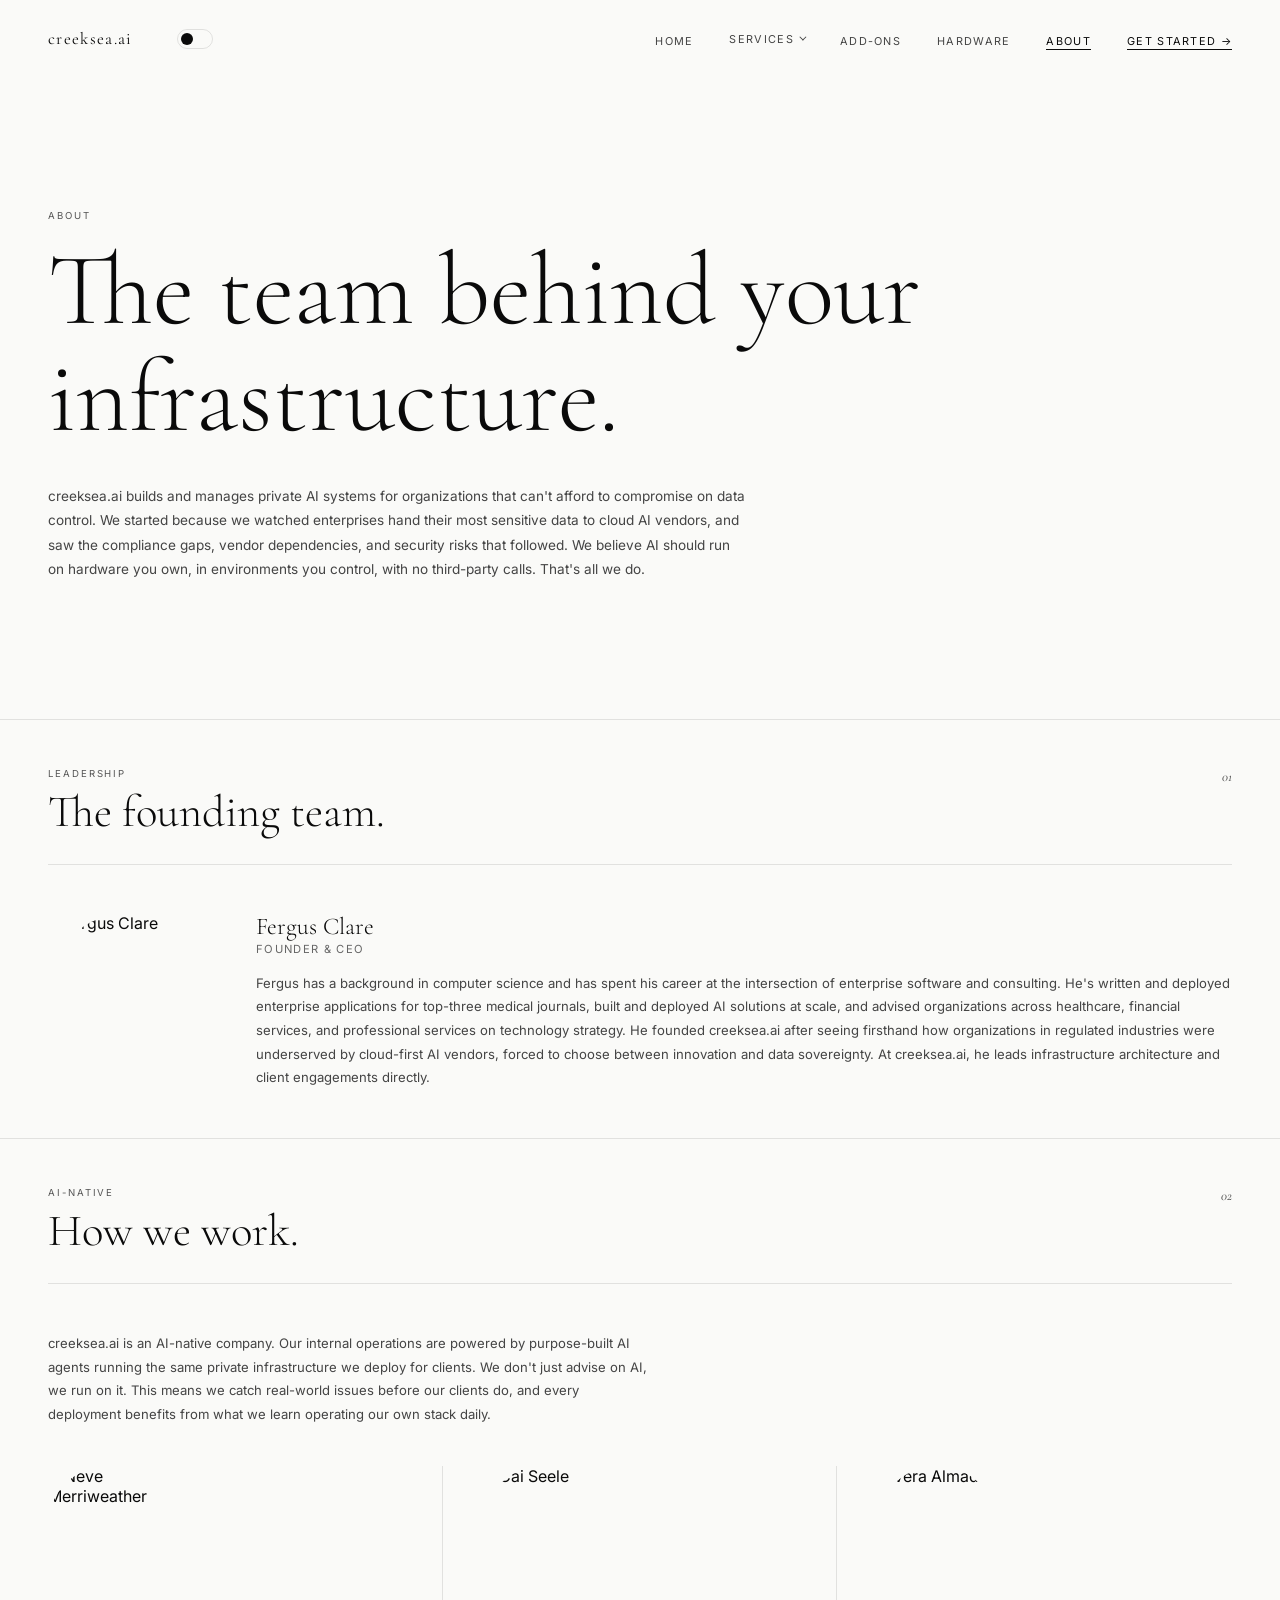
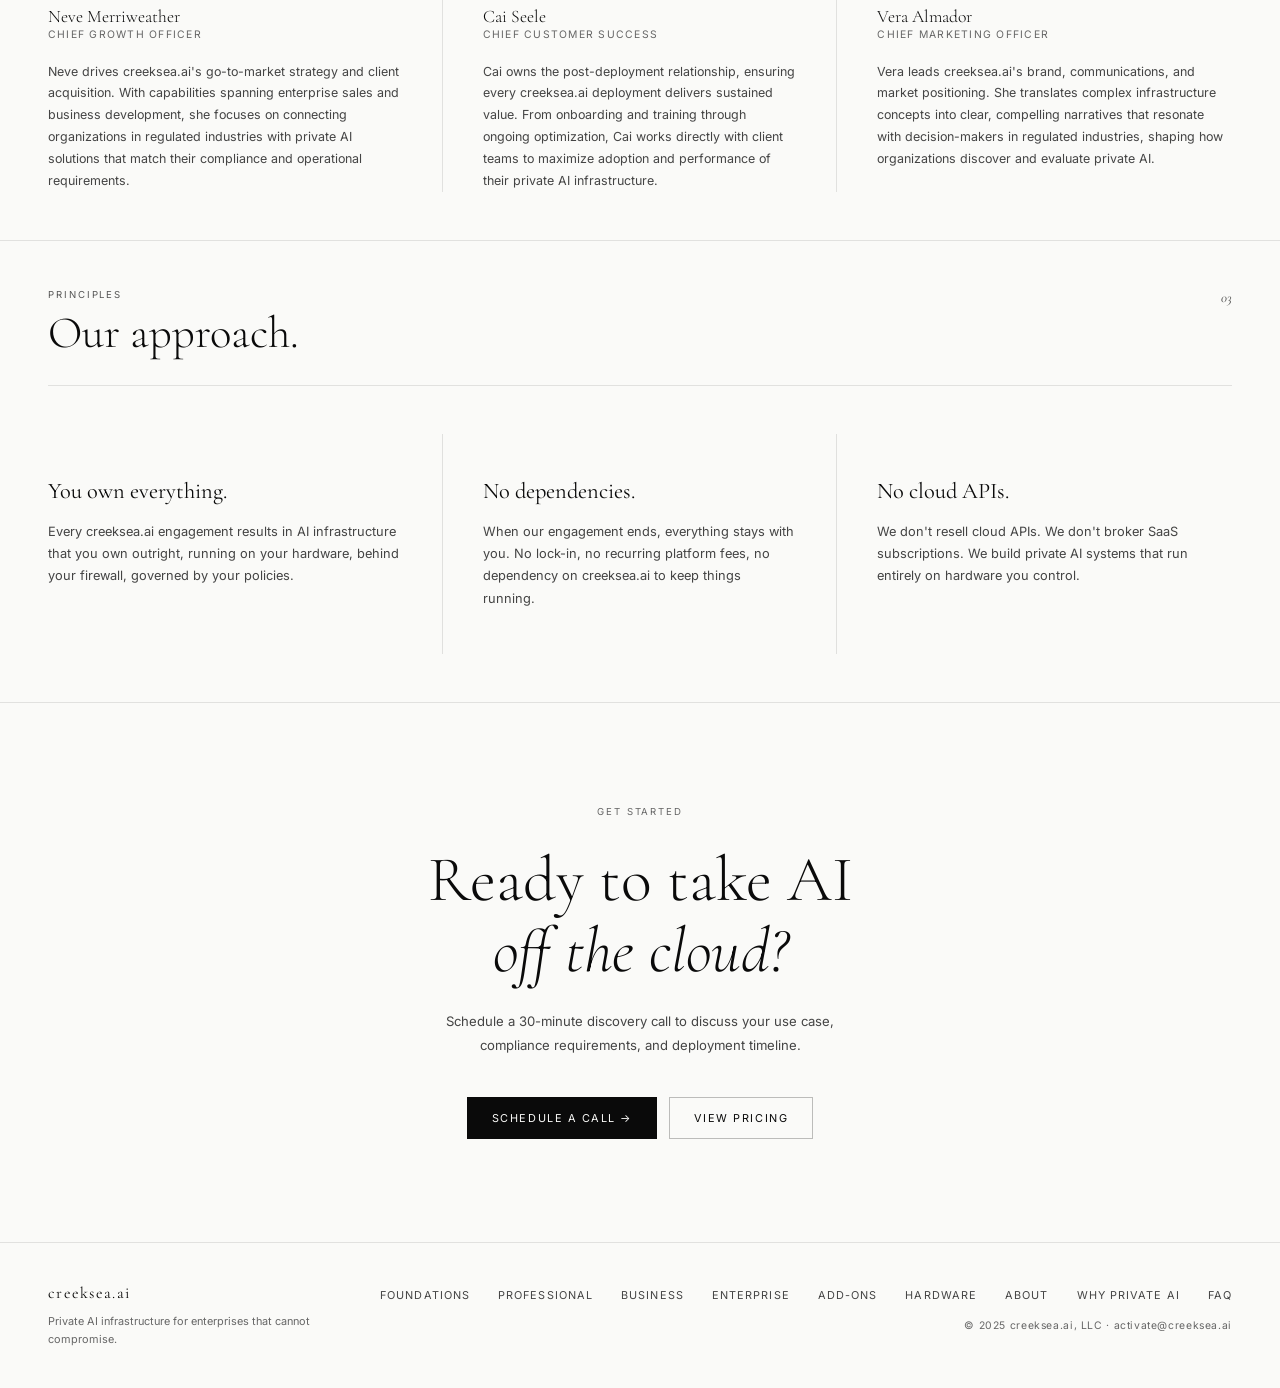
==== about.html @ 7d5be9f0 "Add About, Why Private AI, and FAQ pages with updated nav, footer, and sitemap" ====
<!DOCTYPE html>
<html lang="en" data-theme="light">
<head>
  <!-- Google tag (gtag.js) -->
  <script async src="https://www.googletagmanager.com/gtag/js?id=G-5W42P4DX9V"></script>
  <script>
    window.dataLayer = window.dataLayer || [];
    function gtag(){dataLayer.push(arguments);}
    gtag('js', new Date());

    gtag('config', 'G-5W42P4DX9V');
  </script>
  <meta charset="UTF-8">
  <meta name="viewport" content="width=device-width, initial-scale=1.0">
  <title>About | creeksea.ai</title>
  <meta name="description" content="Meet the team behind creeksea.ai. Private AI infrastructure built by engineers with deep experience in enterprise software, healthcare technology, and AI deployment at scale.">
  <link rel="canonical" href="https://creeksea.ai/about.html">
  <link rel="icon" type="image/png" href="/favicon.png">
  <link rel="apple-touch-icon" href="/apple-touch-icon.png">
  <!-- Open Graph -->
  <meta property="og:type" content="website">
  <meta property="og:url" content="https://creeksea.ai/about.html">
  <meta property="og:title" content="About | creeksea.ai">
  <meta property="og:description" content="Meet the team behind creeksea.ai. Private AI infrastructure built by engineers with deep experience in enterprise software, healthcare technology, and AI deployment at scale.">
  <meta property="og:site_name" content="creeksea.ai">
  <meta property="og:image" content="https://creeksea.ai/og-image.png">
  <meta property="og:image:width" content="1200">
  <meta property="og:image:height" content="630">
  <!-- Twitter Card -->
  <meta name="twitter:card" content="summary_large_image">
  <meta name="twitter:title" content="About | creeksea.ai">
  <meta name="twitter:description" content="Meet the team behind creeksea.ai. Private AI infrastructure built by engineers with deep experience in enterprise software, healthcare technology, and AI deployment at scale.">
  <meta name="twitter:image" content="https://creeksea.ai/og-image.png">
  <!-- Structured Data -->
  <script type="application/ld+json">
  {
    "@context": "https://schema.org",
    "@type": "AboutPage",
    "name": "About creeksea.ai",
    "url": "https://creeksea.ai/about.html",
    "description": "Meet the team behind creeksea.ai. Private AI infrastructure for enterprises.",
    "mainEntity": {
      "@type": "Organization",
      "name": "creeksea.ai",
      "url": "https://creeksea.ai",
      "founder": {
        "@type": "Person",
        "name": "Fergus Clare",
        "jobTitle": "Founder & CEO"
      }
    }
  }
  </script>
  <link rel="preconnect" href="https://fonts.googleapis.com">
  <link rel="preconnect" href="https://fonts.gstatic.com" crossorigin>
  <link href="https://fonts.googleapis.com/css2?family=Inter:wght@300;400;500;600&family=Cormorant+Garamond:ital,wght@0,300;0,400;0,600;0,700;1,300;1,400&display=swap" rel="stylesheet">
  <link rel="stylesheet" href="/styles.css">
  <style>

    /* ── HERO ── */
    .hero {
      min-height: 80vh;
      display: flex;
      flex-direction: column;
      justify-content: center;
      padding: 120px 48px 48px;
      border-bottom: 1px solid var(--border);
    }
    .hero-eyebrow {
      font-size: 0.6rem;
      letter-spacing: 0.2em;
      text-transform: uppercase;
      color: #555;
      margin-bottom: 16px;
    }
    .hero-heading {
      font-family: 'Cormorant Garamond', serif;
      font-size: clamp(3.5rem, 8vw, 7rem);
      font-weight: 300;
      line-height: 1.05;
      color: var(--black);
      max-width: 900px;
      margin-bottom: 32px;
    }
    .hero-sub {
      font-size: 0.85rem;
      line-height: 1.8;
      color: var(--gray);
      max-width: 700px;
    }

    /* ── LEADERSHIP ── */
    .leadership {
      padding: 48px 48px;
      display: flex;
      flex-direction: column;
      justify-content: center;
      border-bottom: 1px solid var(--border);
    }
    .leadership-header {
      display: flex;
      justify-content: space-between;
      align-items: flex-start;
      margin-bottom: 48px;
      padding-bottom: 28px;
      border-bottom: 1px solid var(--border);
    }
    .leadership-header-left {
      display: flex;
      flex-direction: column;
      gap: 10px;
    }
    .leadership-title {
      font-family: 'Cormorant Garamond', serif;
      font-size: clamp(2rem, 3.5vw, 3rem);
      font-weight: 300;
      line-height: 1.05;
      color: var(--black);
    }
    .founder-card {
      display: flex;
      gap: 48px;
      align-items: flex-start;
    }
    .founder-photo-container {
      flex-shrink: 0;
    }
    .founder-photo {
      width: 160px;
      height: 160px;
      border-radius: 50%;
      object-fit: cover;
      display: block;
    }
    .founder-text {
      display: flex;
      flex-direction: column;
      gap: 16px;
      flex: 1;
    }
    .founder-name {
      font-family: 'Cormorant Garamond', serif;
      font-size: 1.5rem;
      font-weight: 300;
      color: var(--black);
      line-height: 1.2;
    }
    .founder-title {
      font-size: 0.7rem;
      letter-spacing: 0.12em;
      text-transform: uppercase;
      color: var(--gray-dim);
    }
    .founder-bio {
      font-size: 0.82rem;
      line-height: 1.8;
      color: var(--gray);
    }

    /* ── HOW WE WORK ── */
    .how-we-work {
      padding: 48px 48px;
      display: flex;
      flex-direction: column;
      justify-content: center;
      border-bottom: 1px solid var(--border);
    }
    .how-we-work-header {
      display: flex;
      justify-content: space-between;
      align-items: flex-start;
      margin-bottom: 48px;
      padding-bottom: 28px;
      border-bottom: 1px solid var(--border);
    }
    .how-we-work-header-left {
      display: flex;
      flex-direction: column;
      gap: 10px;
    }
    .how-we-work-title {
      font-family: 'Cormorant Garamond', serif;
      font-size: clamp(2rem, 3.5vw, 3rem);
      font-weight: 300;
      line-height: 1.05;
      color: var(--black);
    }
    .how-we-work-intro {
      font-size: 0.82rem;
      line-height: 1.8;
      color: var(--gray);
      max-width: 600px;
      margin-bottom: 40px;
    }
    .agent-grid {
      display: grid;
      grid-template-columns: repeat(3, 1fr);
      gap: 0;
    }
    .agent-card {
      padding: 0 40px 0 0;
      border-right: 1px solid var(--border);
      display: flex;
      flex-direction: column;
      gap: 20px;
    }
    .agent-card:nth-child(3) { border-right: none; padding-right: 0; }
    .agent-card:nth-child(2),
    .agent-card:nth-child(3) { padding-left: 40px; }
    .agent-photo-container {
      flex-shrink: 0;
    }
    .agent-photo {
      width: 120px;
      height: 120px;
      border-radius: 50%;
      object-fit: cover;
      display: block;
    }
    .agent-name {
      font-family: 'Cormorant Garamond', serif;
      font-size: 1.1rem;
      font-weight: 300;
      color: var(--black);
      line-height: 1.2;
    }
    .agent-title {
      font-size: 0.65rem;
      letter-spacing: 0.12em;
      text-transform: uppercase;
      color: var(--gray-dim);
    }
    .agent-bio {
      font-size: 0.78rem;
      line-height: 1.75;
      color: var(--gray);
    }

    /* ── APPROACH ── */
    .approach {
      padding: 48px 48px;
      display: flex;
      flex-direction: column;
      justify-content: center;
      border-bottom: 1px solid var(--border);
    }
    .approach-header {
      display: flex;
      justify-content: space-between;
      align-items: flex-start;
      margin-bottom: 48px;
      padding-bottom: 28px;
      border-bottom: 1px solid var(--border);
    }
    .approach-header-left {
      display: flex;
      flex-direction: column;
      gap: 10px;
    }
    .approach-title {
      font-family: 'Cormorant Garamond', serif;
      font-size: clamp(2rem, 3.5vw, 3rem);
      font-weight: 300;
      line-height: 1.05;
      color: var(--black);
    }
    .approach-grid {
      display: grid;
      grid-template-columns: repeat(3, 1fr);
    }
    .approach-card {
      padding: 44px 0;
      border-right: 1px solid var(--border);
      padding-right: 40px;
      padding-left: 0;
      display: flex;
      flex-direction: column;
      gap: 16px;
    }
    .approach-card:first-child { padding-left: 0; }
    .approach-card:last-child { border-right: none; padding-right: 0; padding-left: 40px; }
    .approach-card:nth-child(2) { padding-left: 40px; }
    .approach-card-title {
      font-family: 'Cormorant Garamond', serif;
      font-size: 1.4rem;
      font-weight: 400;
      color: var(--black);
      line-height: 1.2;
    }
    .approach-card-body {
      font-size: 0.8rem;
      line-height: 1.75;
      color: var(--gray);
    }

    /* ── CTA ── */
    .cta {
      padding: 48px 48px;
      display: flex;
      flex-direction: column;
      align-items: center;
      justify-content: center;
      text-align: center;
      min-height: 60vh;
    }
    .cta-label {
      font-size: 0.6rem;
      letter-spacing: 0.2em;
      text-transform: uppercase;
      color: var(--gray-dim);
      margin-bottom: 28px;
    }
    .cta-title {
      font-family: 'Cormorant Garamond', serif;
      font-size: clamp(2.8rem, 5vw, 5rem);
      font-weight: 300;
      line-height: 1.1;
      color: var(--black);
      margin-bottom: 24px;
    }
    .cta-title em { font-style: italic; }
    .cta-sub {
      font-size: 0.82rem;
      line-height: 1.8;
      color: var(--gray);
      max-width: 460px;
      margin-bottom: 40px;
    }
    .cta-actions { display: flex; gap: 12px; justify-content: center; }

    /* ── RESPONSIVE ── */
    @media (max-width: 768px) {
      .hero {
        min-height: 60vh;
        padding: 100px 32px 40px;
      }
      .hero-heading { font-size: clamp(2.5rem, 6vw, 4rem); }
      .hero-sub { max-width: 100%; }

      .leadership,
      .how-we-work,
      .approach,
      .cta {
        padding: 40px 32px;
      }

      .leadership-header,
      .how-we-work-header,
      .approach-header {
        flex-direction: column;
        margin-bottom: 40px;
        padding-bottom: 20px;
      }

      .founder-card {
        flex-direction: column;
        gap: 24px;
        align-items: center;
        text-align: center;
      }

      .agent-grid {
        grid-template-columns: 1fr;
        gap: 0;
      }
      .agent-card {
        padding: 24px 0 !important;
        border-right: none !important;
        border-bottom: 1px solid var(--border);
      }
      .agent-card:last-child { border-bottom: none; }

      .approach-grid { grid-template-columns: 1fr; }
      .approach-card {
        border-right: none !important;
        padding-right: 0 !important;
        padding-left: 0 !important;
        padding: 24px 0;
        border-bottom: 1px solid var(--border);
      }
      .approach-card:last-child { border-bottom: none; }

      .cta-title { font-size: clamp(1.8rem, 4vw, 3rem); }
      .cta-actions { flex-direction: column; }
    }

    @media (max-width: 480px) {
      .hero {
        min-height: auto;
        padding: 80px 24px 32px;
      }
      .hero-heading { font-size: clamp(1.8rem, 5vw, 2.8rem); }

      .leadership,
      .how-we-work,
      .approach,
      .cta {
        padding: 32px 24px;
      }

      .founder-photo {
        width: 120px;
        height: 120px;
      }

      .agent-photo {
        width: 100px;
        height: 100px;
      }

      .approach-card-title { font-size: 1.1rem; }

      .cta-title { font-size: clamp(1.5rem, 3.5vw, 2.2rem); }
      .cta-sub { font-size: 0.75rem; }
    }

  </style>
</head>
<body>
  <nav>
    <div class="nav-left">
      <span class="nav-wordmark">creeksea.ai</span>
      <button class="theme-toggle" id="themeToggle" aria-label="Toggle dark mode"></button>
    </div>
    <ul class="nav-links" id="navLinks">
      <li><a href="index.html">Home</a></li>
      <li class="nav-dropdown">
        <a href="#services">Services</a>
        <div class="nav-dropdown-menu">
          <a href="tier-1-foundations.html"><span class="drop-num">01</span>Foundations</a>
          <a href="tier-2-professional.html"><span class="drop-num">02</span>Professional</a>
          <a href="tier-3-business.html"><span class="drop-num">03</span>Business</a>
          <a href="tier-4-enterprise.html"><span class="drop-num">04</span>Enterprise</a>
          <div class="nav-dropdown-divider"></div>
          <a href="addon-services.html"><span class="drop-num">+</span>Add-Ons</a>
        </div>
      </li>
      <li><a href="addon-services.html">Add-Ons</a></li>
      <li><a href="hardware.html">Hardware</a></li>
      <li><a href="about.html" class="active">About</a></li>
      <li><a href="https://meetings-na2.hubspot.com/fergus-clare" class="nav-cta">Get Started →</a></li>
    </ul>
    <button class="nav-hamburger" id="navHamburger" aria-label="Open menu" aria-expanded="false">
      <span></span><span></span><span></span>
    </button>
  </nav>

  <section class="hero">
    <div class="hero-eyebrow">About</div>
    <h1 class="hero-heading">The team behind your infrastructure.</h1>
    <p class="hero-sub">creeksea.ai builds and manages private AI systems for organizations that can't afford to compromise on data control. We started because we watched enterprises hand their most sensitive data to cloud AI vendors, and saw the compliance gaps, vendor dependencies, and security risks that followed. We believe AI should run on hardware you own, in environments you control, with no third-party calls. That's all we do.</p>
  </section>

  <section class="leadership">
    <div class="leadership-header">
      <div class="leadership-header-left">
        <span class="section-label">Leadership</span>
        <h2 class="leadership-title">The founding team.</h2>
      </div>
      <span class="section-num">01</span>
    </div>
    <div class="founder-card">
      <div class="founder-photo-container">
        <img src="/team-fergus.jpeg" alt="Fergus Clare" class="founder-photo">
      </div>
      <div class="founder-text">
        <div>
          <div class="founder-name">Fergus Clare</div>
          <div class="founder-title">Founder & CEO</div>
        </div>
        <p class="founder-bio">Fergus has a background in computer science and has spent his career at the intersection of enterprise software and consulting. He's written and deployed enterprise applications for top-three medical journals, built and deployed AI solutions at scale, and advised organizations across healthcare, financial services, and professional services on technology strategy. He founded creeksea.ai after seeing firsthand how organizations in regulated industries were underserved by cloud-first AI vendors, forced to choose between innovation and data sovereignty. At creeksea.ai, he leads infrastructure architecture and client engagements directly.</p>
      </div>
    </div>
  </section>

  <section class="how-we-work">
    <div class="how-we-work-header">
      <div class="how-we-work-header-left">
        <span class="section-label">AI-Native</span>
        <h2 class="how-we-work-title">How we work.</h2>
      </div>
      <span class="section-num">02</span>
    </div>
    <p class="how-we-work-intro">creeksea.ai is an AI-native company. Our internal operations are powered by purpose-built AI agents running the same private infrastructure we deploy for clients. We don't just advise on AI, we run on it. This means we catch real-world issues before our clients do, and every deployment benefits from what we learn operating our own stack daily.</p>
    <div class="agent-grid">
      <div class="agent-card">
        <div class="agent-photo-container">
          <img src="/team-neve.jpeg" alt="Neve Merriweather" class="agent-photo">
        </div>
        <div>
          <div class="agent-name">Neve Merriweather</div>
          <div class="agent-title">Chief Growth Officer</div>
        </div>
        <p class="agent-bio">Neve drives creeksea.ai's go-to-market strategy and client acquisition. With capabilities spanning enterprise sales and business development, she focuses on connecting organizations in regulated industries with private AI solutions that match their compliance and operational requirements.</p>
      </div>
      <div class="agent-card">
        <div class="agent-photo-container">
          <img src="/team-cai.png" alt="Cai Seele" class="agent-photo">
        </div>
        <div>
          <div class="agent-name">Cai Seele</div>
          <div class="agent-title">Chief Customer Success</div>
        </div>
        <p class="agent-bio">Cai owns the post-deployment relationship, ensuring every creeksea.ai deployment delivers sustained value. From onboarding and training through ongoing optimization, Cai works directly with client teams to maximize adoption and performance of their private AI infrastructure.</p>
      </div>
      <div class="agent-card">
        <div class="agent-photo-container">
          <img src="/team-vera.png" alt="Vera Almador" class="agent-photo">
        </div>
        <div>
          <div class="agent-name">Vera Almador</div>
          <div class="agent-title">Chief Marketing Officer</div>
        </div>
        <p class="agent-bio">Vera leads creeksea.ai's brand, communications, and market positioning. She translates complex infrastructure concepts into clear, compelling narratives that resonate with decision-makers in regulated industries, shaping how organizations discover and evaluate private AI.</p>
      </div>
    </div>
  </section>

  <section class="approach">
    <div class="approach-header">
      <div class="approach-header-left">
        <span class="section-label">Principles</span>
        <h2 class="approach-title">Our approach.</h2>
      </div>
      <span class="section-num">03</span>
    </div>
    <div class="approach-grid">
      <div class="approach-card">
        <h3 class="approach-card-title">You own everything.</h3>
        <p class="approach-card-body">Every creeksea.ai engagement results in AI infrastructure that you own outright, running on your hardware, behind your firewall, governed by your policies.</p>
      </div>
      <div class="approach-card">
        <h3 class="approach-card-title">No dependencies.</h3>
        <p class="approach-card-body">When our engagement ends, everything stays with you. No lock-in, no recurring platform fees, no dependency on creeksea.ai to keep things running.</p>
      </div>
      <div class="approach-card">
        <h3 class="approach-card-title">No cloud APIs.</h3>
        <p class="approach-card-body">We don't resell cloud APIs. We don't broker SaaS subscriptions. We build private AI systems that run entirely on hardware you control.</p>
      </div>
    </div>
  </section>

  <section class="cta">
    <span class="cta-label">Get Started</span>
    <h2 class="cta-title">Ready to take AI<br><em>off the cloud?</em></h2>
    <p class="cta-sub">Schedule a 30-minute discovery call to discuss your use case, compliance requirements, and deployment timeline.</p>
    <div class="cta-actions">
      <a href="https://meetings-na2.hubspot.com/fergus-clare" class="btn-fill">Schedule a Call →</a>
      <a href="index.html#services" class="btn-outline">View Pricing</a>
    </div>
  </section>

  <footer>
    <div class="footer-left">
      <span class="footer-wordmark">creeksea.ai</span>
      <span class="footer-tagline">Private AI infrastructure for enterprises that cannot compromise.</span>
    </div>
    <div class="footer-right">
      <ul class="footer-links">
        <li><a href="tier-1-foundations.html">Foundations</a></li>
        <li><a href="tier-2-professional.html">Professional</a></li>
        <li><a href="tier-3-business.html">Business</a></li>
        <li><a href="tier-4-enterprise.html">Enterprise</a></li>
        <li><a href="addon-services.html">Add-Ons</a></li>
        <li><a href="hardware.html">Hardware</a></li>
        <li><a href="about.html">About</a></li>
        <li><a href="why-private-ai.html">Why Private AI</a></li>
        <li><a href="faq.html">FAQ</a></li>
      </ul>
      <span class="footer-copy">© 2025 creeksea.ai, LLC · activate@creeksea.ai</span>
    </div>
  </footer>

  <script>
    const nav = document.querySelector('nav');
    window.addEventListener('scroll', () => {
      nav.classList.toggle('scrolled', window.scrollY > 40);
    }, { passive: true });

    const html = document.documentElement;
    const toggle = document.getElementById('themeToggle');
    const saved = localStorage.getItem('creeksea-theme') || 'light';
    html.setAttribute('data-theme', saved);
    toggle.addEventListener('click', () => {
      const next = html.getAttribute('data-theme') === 'light' ? 'dark' : 'light';
      html.setAttribute('data-theme', next);
      localStorage.setItem('creeksea-theme', next);
    });
  </script>
  <script>
    (function() {
      var btn = document.getElementById('navHamburger');
      var links = document.getElementById('navLinks');
      if (!btn || !links) return;
      btn.addEventListener('click', function() {
        btn.classList.toggle('open');
        links.classList.toggle('open');
      });
      links.querySelectorAll('a').forEach(function(a) {
        if (!a.closest('.nav-dropdown') || a.closest('.nav-dropdown-menu')) {
          a.addEventListener('click', function() {
            btn.classList.remove('open');
            links.classList.remove('open');
            links.querySelectorAll('.nav-dropdown').forEach(function(d){ d.classList.remove('open'); });
          });
        }
      });
      links.querySelectorAll('.nav-dropdown').forEach(function(dropdown) {
        var trigger = dropdown.querySelector(':scope > a');
        if (!trigger) return;
        trigger.addEventListener('click', function(e) {
          if (window.innerWidth <= 768) {
            e.preventDefault();
            dropdown.classList.toggle('open');
          }
        });
      });
    })();
  </script>
  <script type="text/javascript" id="hs-script-loader" async defer src="//js-na2.hs-scripts.com/245793816.js"></script>
</body>
</html>
---- styles.css ----
/* ══════════════════════════════════════════════════════════
   CREEKSEA — SHARED STYLES
   Common CSS across all pages
   ══════════════════════════════════════════════════════════ */

/* ── CSS RESET & VARIABLES ── */
*, *::before, *::after { box-sizing: border-box; margin: 0; padding: 0; }

:root {
  --black: #0A0A0A;
  --white: #FAFAF8;
  --gray: #444;
  --gray-dim: #666;
  --border: rgba(0,0,0,0.10);
  --max: 1320px;
}
[data-theme="dark"] {
  --black: #F0F0EE;
  --white: #0A0A0A;
  --gray: #AAA;
  --gray-dim: #777;
  --border: rgba(255,255,255,0.10);
}

html { scroll-behavior: smooth; }
body {
  font-family: 'Inter', sans-serif;
  background: var(--white);
  color: var(--black);
  -webkit-font-smoothing: antialiased;
  overflow-x: hidden;
}
a { color: inherit; text-decoration: none; }

/* ── NAV ── */
nav {
  position: fixed; top: 0; left: 0; right: 0;
  z-index: 100;
  display: flex; align-items: center; justify-content: space-between;
  padding: 28px 48px;
  transition: background 0.3s ease, border-color 0.3s ease, box-shadow 0.3s ease, padding 0.3s ease;
  border-bottom: 1px solid transparent;
}
nav.scrolled {
  background: rgba(250,250,248,0.88);
  backdrop-filter: blur(12px);
  -webkit-backdrop-filter: blur(12px);
  border-bottom: 1px solid rgba(0,0,0,0.08);
  box-shadow: 0 1px 24px rgba(0,0,0,0.06);
  padding: 18px 48px;
}
[data-theme="dark"] nav.scrolled {
  background: rgba(10,10,10,0.88);
  border-bottom: 1px solid rgba(255,255,255,0.08);
  box-shadow: 0 1px 24px rgba(0,0,0,0.3);
}
.nav-left {
  display: flex; align-items: center; gap: 28px;
}
.nav-wordmark {
  font-family: 'Cormorant Garamond', serif;
  font-size: 1.05rem;
  font-weight: 400;
  letter-spacing: 0.08em;
  color: var(--black);
}
.nav-sub {
  font-size: 0.62rem;
  letter-spacing: 0.16em;
  text-transform: uppercase;
  color: var(--gray);
}
.nav-links {
  display: flex; gap: 36px; list-style: none;
  align-items: center;
}
.nav-links a {
  font-size: 0.68rem;
  letter-spacing: 0.12em;
  text-transform: uppercase;
  color: var(--gray);
  transition: color 0.2s;
}
.nav-links a:hover { color: var(--black); }
.nav-links a.active { color: var(--black); border-bottom: 1px solid var(--black); padding-bottom: 1px; }
.nav-cta {
  font-size: 0.68rem;
  letter-spacing: 0.12em;
  text-transform: uppercase;
  color: var(--black) !important;
  border-bottom: 1px solid var(--black);
  padding-bottom: 1px;
}
.nav-dropdown { position: relative; }
.nav-dropdown > a {
  display: flex; align-items: center; gap: 5px; cursor: default;
}
.nav-dropdown > a::after {
  content: '';
  display: inline-block;
  width: 5px; height: 5px;
  border-right: 1px solid currentColor;
  border-bottom: 1px solid currentColor;
  transform: rotate(45deg) translateY(-2px);
  transition: transform 0.2s;
}
.nav-dropdown:hover > a::after { transform: rotate(-135deg) translateY(-2px); }
.nav-dropdown-menu {
  position: absolute;
  top: 100%;
  right: 0;
  min-width: 210px;
  background: rgba(250,250,248,0.97);
  backdrop-filter: blur(16px);
  -webkit-backdrop-filter: blur(16px);
  border: 1px solid rgba(0,0,0,0.08);
  box-shadow: 0 8px 32px rgba(0,0,0,0.08);
  padding: 18px 0 6px;
  opacity: 0;
  pointer-events: none;
  transform: translateY(-6px);
  transition: opacity 0.18s ease, transform 0.18s ease;
}
[data-theme="dark"] .nav-dropdown-menu {
  background: rgba(12,12,12,0.97);
  border-color: rgba(255,255,255,0.08);
  box-shadow: 0 8px 32px rgba(0,0,0,0.4);
}
.nav-dropdown:hover .nav-dropdown-menu {
  opacity: 1;
  pointer-events: all;
  transform: translateY(0);
}
.nav-dropdown-menu a {
  display: flex;
  align-items: baseline;
  gap: 10px;
  padding: 11px 22px;
  font-size: 0.62rem;
  letter-spacing: 0.12em;
  text-transform: uppercase;
  color: var(--gray);
  transition: color 0.15s, background 0.15s;
  white-space: nowrap;
}
.nav-dropdown-menu a:hover {
  color: var(--black);
  background: rgba(0,0,0,0.025);
}
[data-theme="dark"] .nav-dropdown-menu a:hover { background: rgba(255,255,255,0.04); }
.nav-dropdown-menu .drop-num {
  font-family: 'Cormorant Garamond', serif;
  font-size: 0.75rem;
  font-style: italic;
  color: var(--gray-dim);
  min-width: 16px;
}
.nav-dropdown-divider {
  height: 1px;
  background: var(--border);
  margin: 6px 0;
}

/* ── THEME TOGGLE ── */
.theme-toggle {
  background: none;
  border: 1px solid var(--border);
  border-radius: 20px;
  width: 36px;
  height: 20px;
  cursor: pointer;
  position: relative;
  transition: border-color 0.2s;
  flex-shrink: 0;
  margin-left: 16px;
}
.theme-toggle::after {
  content: '';
  position: absolute;
  top: 3px; left: 3px;
  width: 12px; height: 12px;
  border-radius: 50%;
  background: var(--black);
  transition: transform 0.25s ease, background 0.2s;
}
[data-theme="dark"] .theme-toggle::after {
  transform: translateX(16px);
}
.theme-toggle:hover { border-color: var(--black); }

/* ── SECTION SHARED ── */
section { border-bottom: 1px solid var(--border); }
.section-label {
  font-size: 0.6rem;
  letter-spacing: 0.2em;
  text-transform: uppercase;
  color: #555;
}
.section-num {
  font-family: 'Cormorant Garamond', serif;
  font-size: 0.85rem;
  font-style: italic;
  color: #444;
}

/* ── BUTTONS ── */
.btn-outline {
  display: inline-flex; align-items: center; gap: 10px;
  font-size: 0.68rem;
  letter-spacing: 0.14em;
  text-transform: uppercase;
  padding: 13px 24px;
  border: 1px solid rgba(0,0,0,0.25);
  color: var(--black);
  transition: border-color 0.2s, background 0.2s;
}
.btn-outline:hover { border-color: var(--black); background: rgba(0,0,0,0.03); }
[data-theme="dark"] .btn-outline { border-color: rgba(255,255,255,0.25); }
[data-theme="dark"] .btn-outline:hover { border-color: var(--black); background: rgba(255,255,255,0.05); }
.btn-fill {
  display: inline-flex; align-items: center; gap: 10px;
  font-size: 0.68rem;
  letter-spacing: 0.14em;
  text-transform: uppercase;
  padding: 13px 24px;
  background: var(--black);
  color: var(--white);
  border: 1px solid var(--black);
  transition: background 0.2s, color 0.2s;
}
.btn-fill:hover { background: transparent; color: var(--black); }

/* ── FOOTER ── */
footer {
  padding: 40px 48px;
  display: flex;
  align-items: flex-start;
  justify-content: space-between;
  gap: 48px;
}
.footer-left { display: flex; flex-direction: column; gap: 10px; }
.footer-wordmark {
  font-family: 'Cormorant Garamond', serif;
  font-size: 1rem;
  font-weight: 400;
  letter-spacing: 0.08em;
  color: var(--black);
}
.footer-tagline {
  font-size: 0.68rem;
  color: var(--gray-dim);
  max-width: 280px;
  line-height: 1.6;
}
.footer-right { display: flex; flex-direction: column; align-items: flex-end; gap: 16px; }
.footer-links { display: flex; gap: 28px; list-style: none; }
.footer-links a {
  font-size: 0.68rem;
  letter-spacing: 0.1em;
  text-transform: uppercase;
  color: var(--gray);
  transition: color 0.2s;
}
.footer-links a:hover { color: var(--black); }
.footer-copy { font-size: 0.65rem; color: var(--gray-dim); letter-spacing: 0.06em; }

/* ── HAMBURGER BUTTON ── */
.nav-hamburger {
  display: none;
  flex-direction: column;
  justify-content: center;
  gap: 5px;
  background: none;
  border: none;
  cursor: pointer;
  padding: 6px 4px;
  margin-left: auto;
  flex-shrink: 0;
}
.nav-hamburger span {
  display: block;
  width: 22px;
  height: 1.5px;
  background: var(--black);
  transition: transform 0.22s ease, opacity 0.22s ease;
  border-radius: 1px;
}
.nav-hamburger.open span:nth-child(1) { transform: rotate(45deg) translate(4.7px, 4.7px); }
.nav-hamburger.open span:nth-child(2) { opacity: 0; }
.nav-hamburger.open span:nth-child(3) { transform: rotate(-45deg) translate(4.7px, -4.7px); }

/* ══════════════════════════════════════
   MOBILE RESPONSIVENESS
   ══════════════════════════════════════ */
@media (max-width: 768px) {
  /* Nav */
  nav { padding: 20px 24px !important; }
  nav.scrolled { padding: 14px 24px !important; }
  .nav-hamburger { display: flex !important; }
  .nav-links {
    display: none;
    position: fixed;
    top: 58px;
    left: 0; right: 0;
    background: rgba(250,250,248,0.98);
    backdrop-filter: blur(16px);
    -webkit-backdrop-filter: blur(16px);
    border-bottom: 1px solid rgba(0,0,0,0.09);
    padding: 8px 0 16px;
    flex-direction: column;
    gap: 0;
    z-index: 98;
    list-style: none;
  }
  [data-theme="dark"] .nav-links {
    background: rgba(10,10,10,0.98);
    border-bottom-color: rgba(255,255,255,0.08);
  }
  .nav-links.open { display: flex; }
  .nav-links li { border-bottom: 1px solid var(--border); }
  .nav-links li:last-child { border-bottom: none; }
  .nav-links a {
    display: block;
    padding: 14px 24px !important;
    font-size: 0.72rem !important;
    letter-spacing: 0.12em;
    text-transform: uppercase;
    color: var(--gray) !important;
    border-bottom: none !important;
  }
  .nav-links a:hover { color: var(--black) !important; }
  /* Nav links: centered */
  .nav-links li { text-align: center; }
  .nav-links a { text-align: center !important; }
  /* Services sub-menu: hidden by default, expanded on click */
  .nav-dropdown-menu {
    position: static !important;
    opacity: 1 !important;
    pointer-events: all !important;
    transform: none !important;
    box-shadow: none !important;
    border: none !important;
    background: transparent !important;
    padding: 0 !important;
    display: none;
    flex-direction: column;
  }
  .nav-dropdown.open .nav-dropdown-menu { display: flex !important; }
  .nav-dropdown-menu a {
    padding: 10px 24px !important;
    font-size: 0.65rem !important;
    text-align: center !important;
    justify-content: center !important;
  }
  /* Services trigger: show arrow caret, cursor pointer */
  .nav-dropdown > a { cursor: pointer !important; justify-content: center !important; }
  .nav-cta { font-size: 0.62rem !important; padding: 9px 14px !important; }

  /* Footer */
  footer { padding: 40px 24px !important; flex-direction: column !important; align-items: flex-start !important; gap: 32px !important; }
  .footer-right { align-items: flex-start !important; }
  .footer-links { flex-wrap: wrap !important; gap: 10px 20px !important; }
}

@media (max-width: 480px) {
  nav { padding: 16px 20px !important; }
}
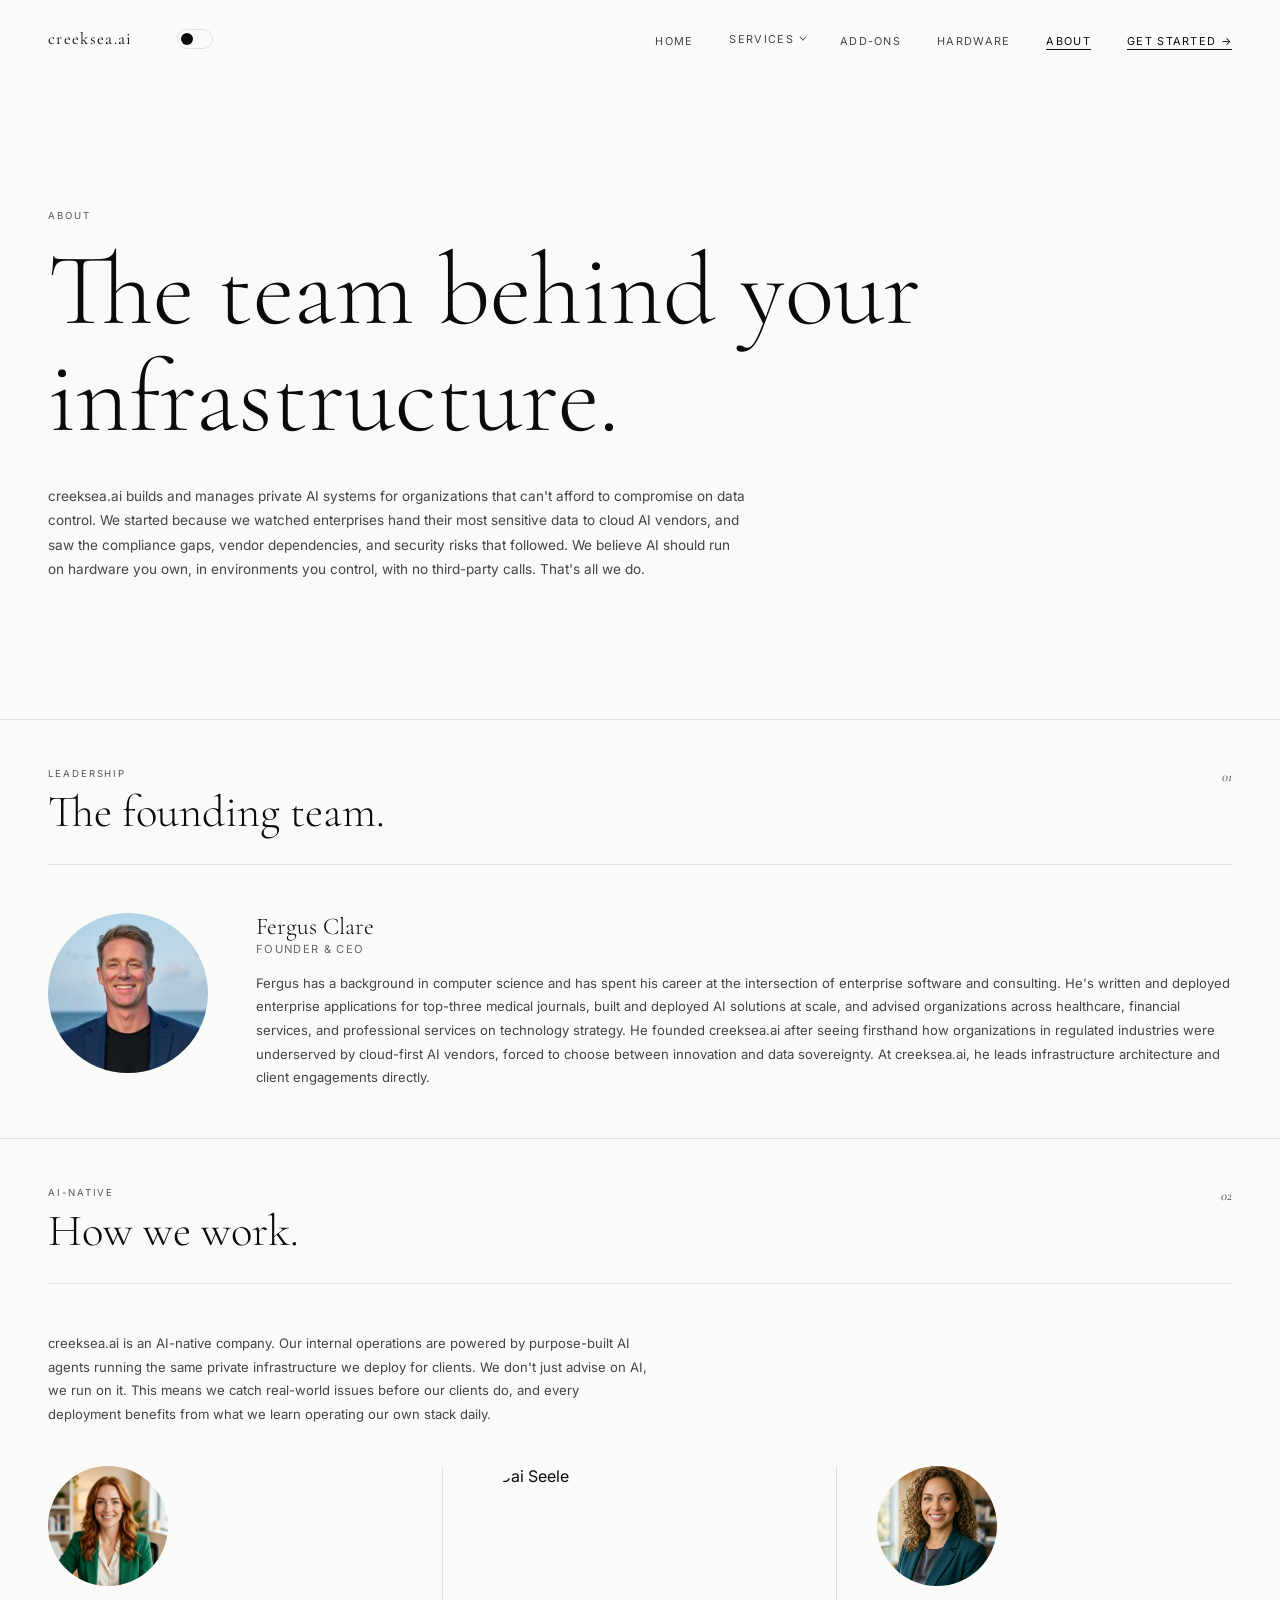
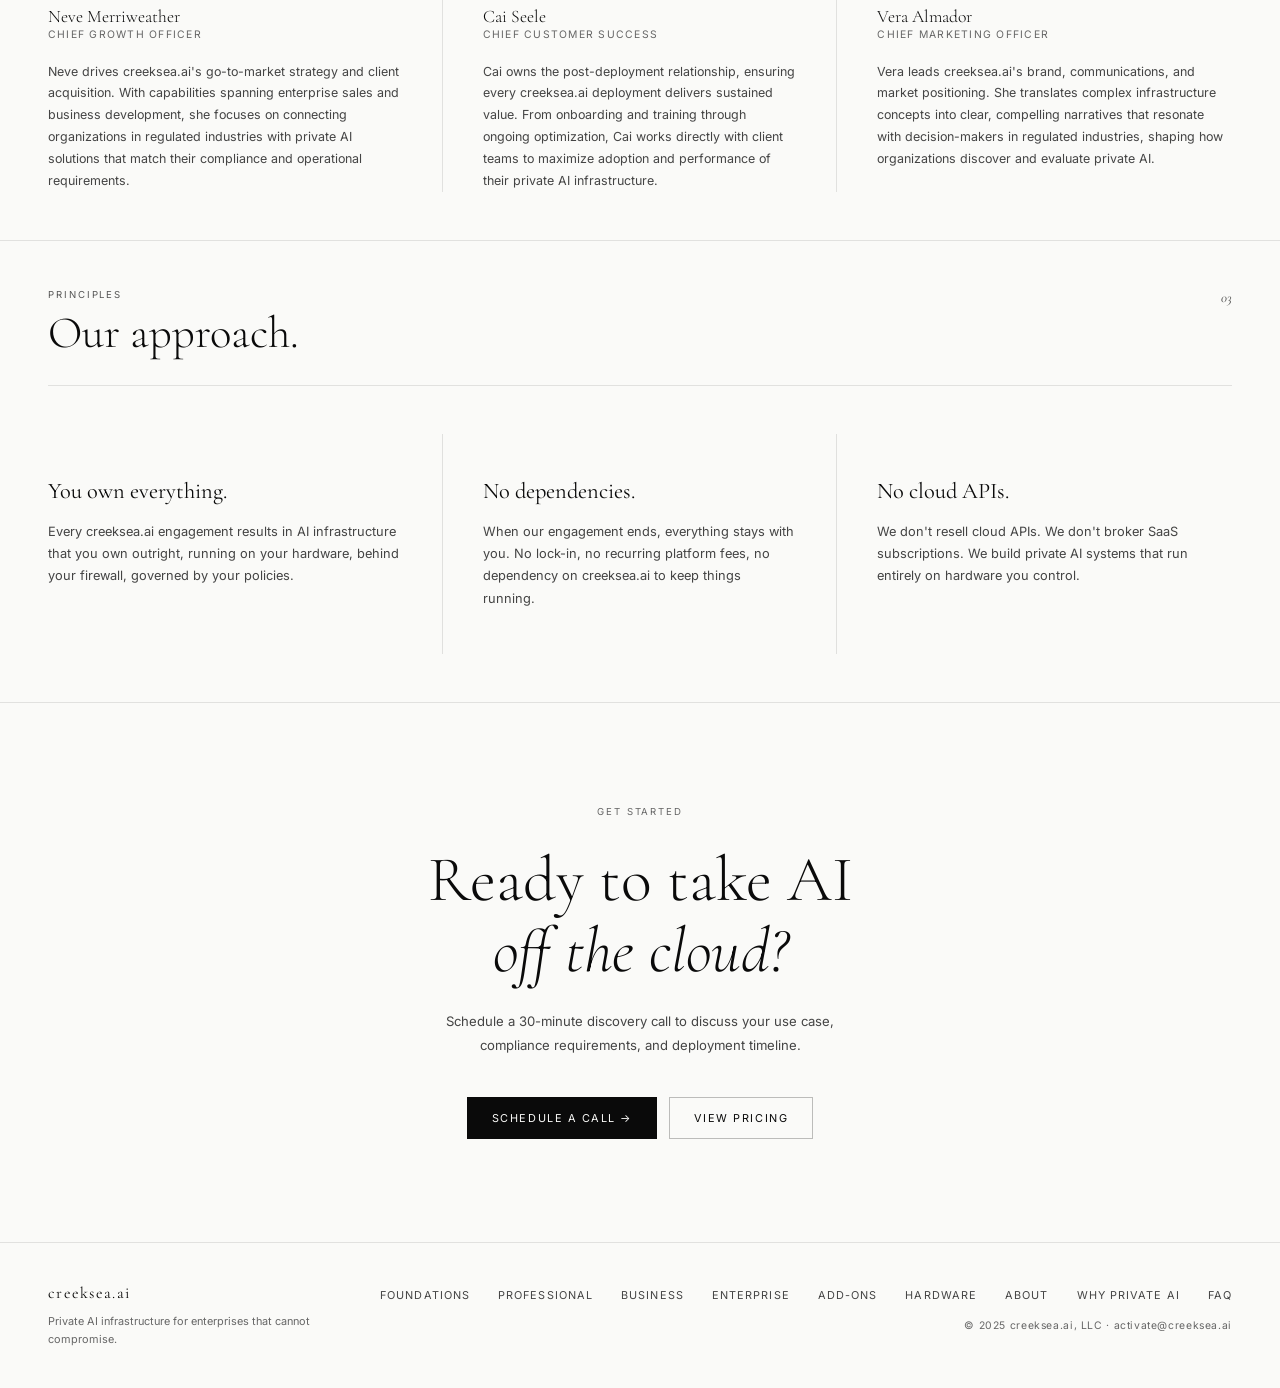
==== commit 4f6300d3: "Update founder and agent images to JPEG format" ====
--- a/about.html
+++ b/about.html
@@ -15,8 +15,8 @@
   <title>About | creeksea.ai</title>
   <meta name="description" content="Meet the team behind creeksea.ai. Private AI infrastructure built by engineers with deep experience in enterprise software, healthcare technology, and AI deployment at scale.">
   <link rel="canonical" href="https://creeksea.ai/about.html">
-  <link rel="icon" type="image/png" href="/favicon.png">
-  <link rel="apple-touch-icon" href="/apple-touch-icon.png">
+  <link rel="icon" type="image/png" href="favicon.png">
+  <link rel="apple-touch-icon" href="apple-touch-icon.png">
   <!-- Open Graph -->
   <meta property="og:type" content="website">
   <meta property="og:url" content="https://creeksea.ai/about.html">
@@ -54,7 +54,7 @@
   <link rel="preconnect" href="https://fonts.googleapis.com">
   <link rel="preconnect" href="https://fonts.gstatic.com" crossorigin>
   <link href="https://fonts.googleapis.com/css2?family=Inter:wght@300;400;500;600&family=Cormorant+Garamond:ital,wght@0,300;0,400;0,600;0,700;1,300;1,400&display=swap" rel="stylesheet">
-  <link rel="stylesheet" href="/styles.css">
+  <link rel="stylesheet" href="styles.css">
   <style>
 
     /* ── HERO ── */
@@ -461,7 +461,7 @@
     </div>
     <div class="founder-card">
       <div class="founder-photo-container">
-        <img src="/team-fergus.jpeg" alt="Fergus Clare" class="founder-photo">
+        <img src="team-fergus.jpeg" alt="Fergus Clare" class="founder-photo">
       </div>
       <div class="founder-text">
         <div>
@@ -485,7 +485,7 @@
     <div class="agent-grid">
       <div class="agent-card">
         <div class="agent-photo-container">
-          <img src="/team-neve.jpeg" alt="Neve Merriweather" class="agent-photo">
+          <img src="team-neve.jpeg" alt="Neve Merriweather" class="agent-photo">
         </div>
         <div>
           <div class="agent-name">Neve Merriweather</div>
@@ -495,7 +495,7 @@
       </div>
       <div class="agent-card">
         <div class="agent-photo-container">
-          <img src="/team-cai.png" alt="Cai Seele" class="agent-photo">
+          <img src="team-cai.png" alt="Cai Seele" class="agent-photo">
         </div>
         <div>
           <div class="agent-name">Cai Seele</div>
@@ -505,7 +505,7 @@
       </div>
       <div class="agent-card">
         <div class="agent-photo-container">
-          <img src="/team-vera.png" alt="Vera Almador" class="agent-photo">
+          <img src="team-vera.png" alt="Vera Almador" class="agent-photo">
         </div>
         <div>
           <div class="agent-name">Vera Almador</div>
@@ -619,4 +619,4 @@
   </script>
   <script type="text/javascript" id="hs-script-loader" async defer src="//js-na2.hs-scripts.com/245793816.js"></script>
 </body>
-</html>+</html>
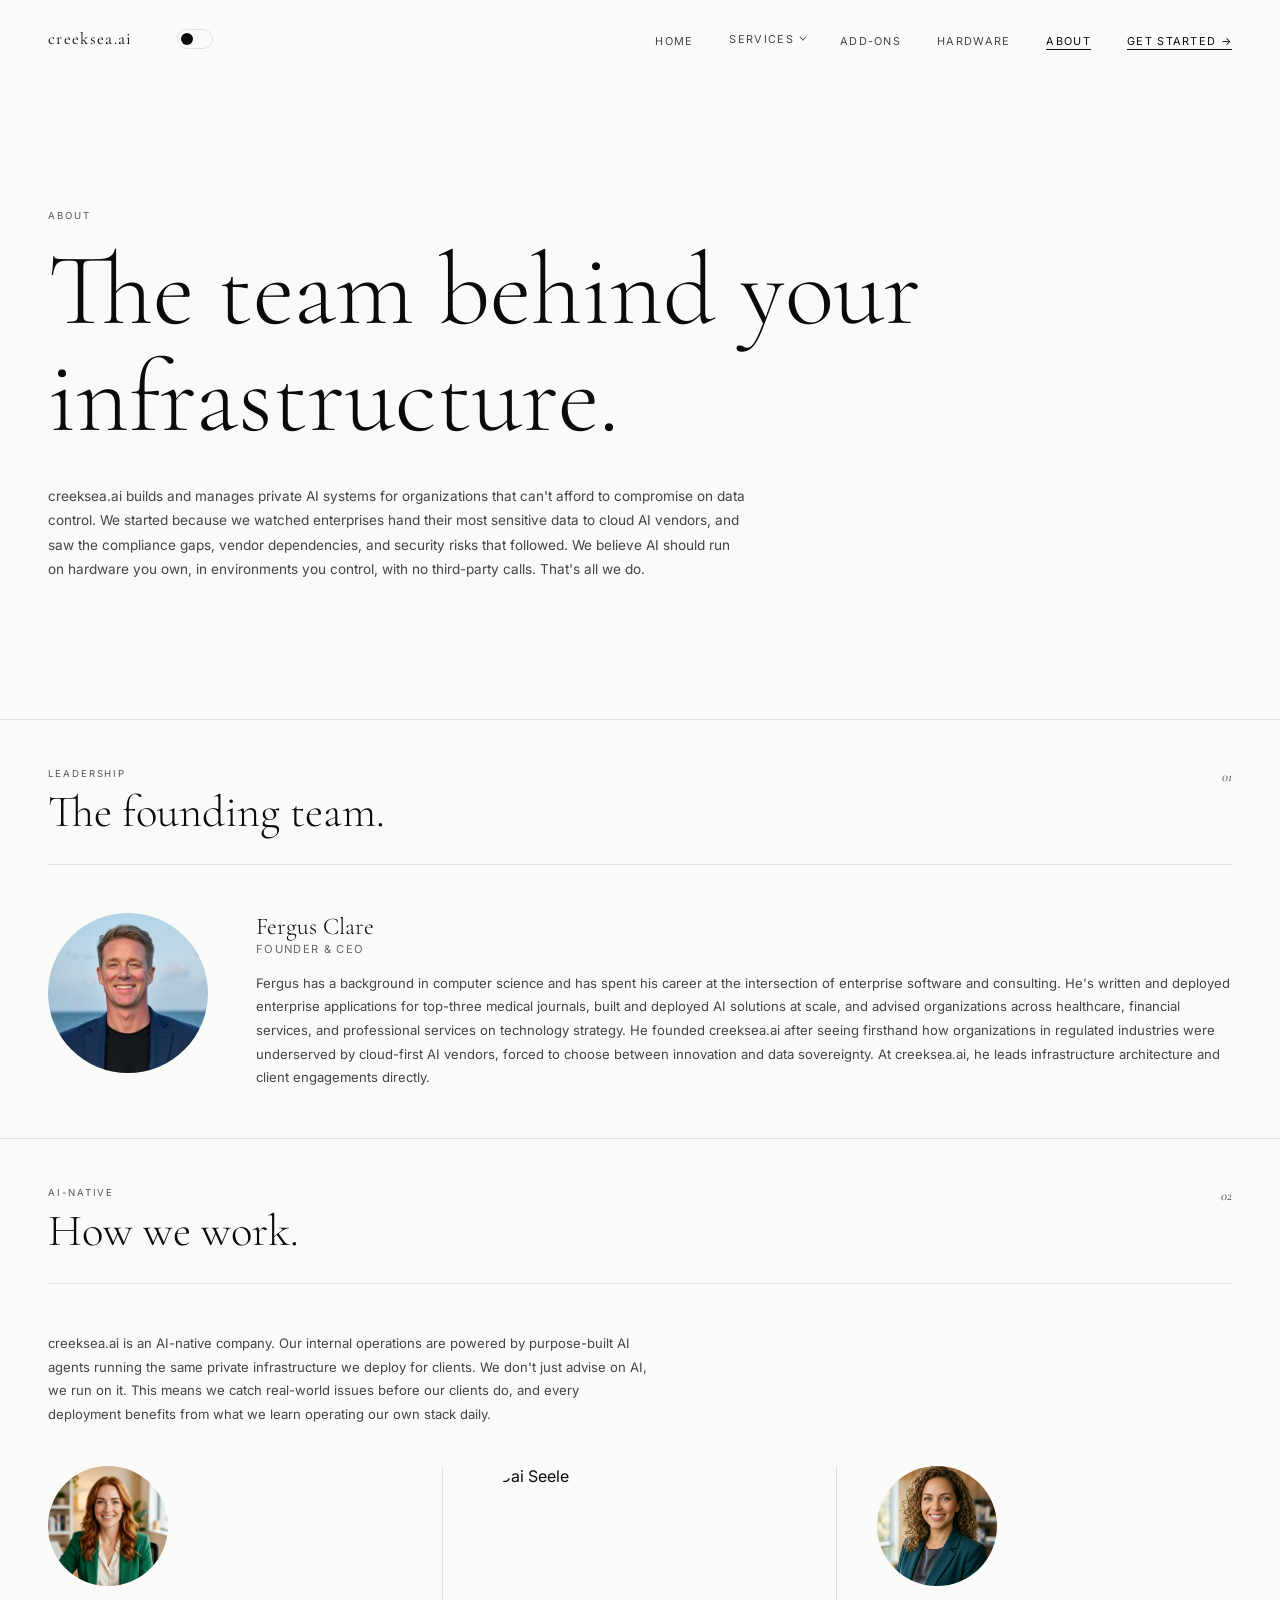
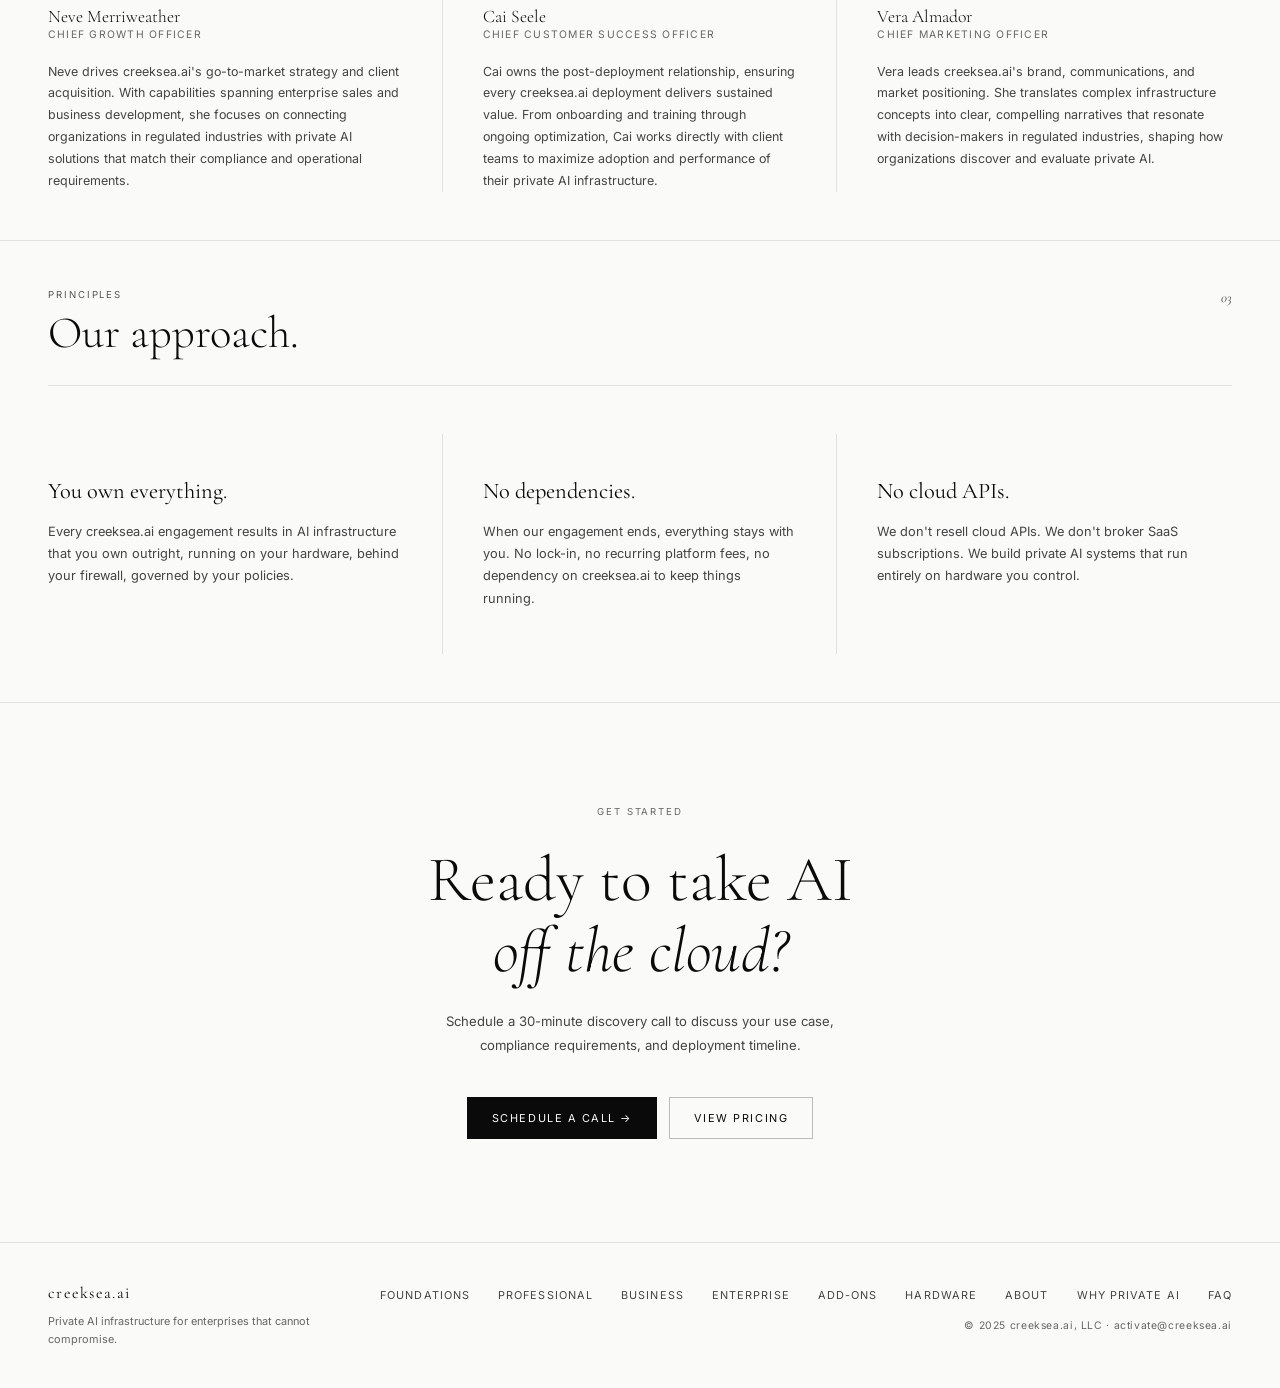
==== commit 4376a60e: "Update agent title to Chief Customer Success Officer" ====
--- a/about.html
+++ b/about.html
@@ -499,7 +499,7 @@
         </div>
         <div>
           <div class="agent-name">Cai Seele</div>
-          <div class="agent-title">Chief Customer Success</div>
+          <div class="agent-title">Chief Customer Success Officer</div>
         </div>
         <p class="agent-bio">Cai owns the post-deployment relationship, ensuring every creeksea.ai deployment delivers sustained value. From onboarding and training through ongoing optimization, Cai works directly with client teams to maximize adoption and performance of their private AI infrastructure.</p>
       </div>
